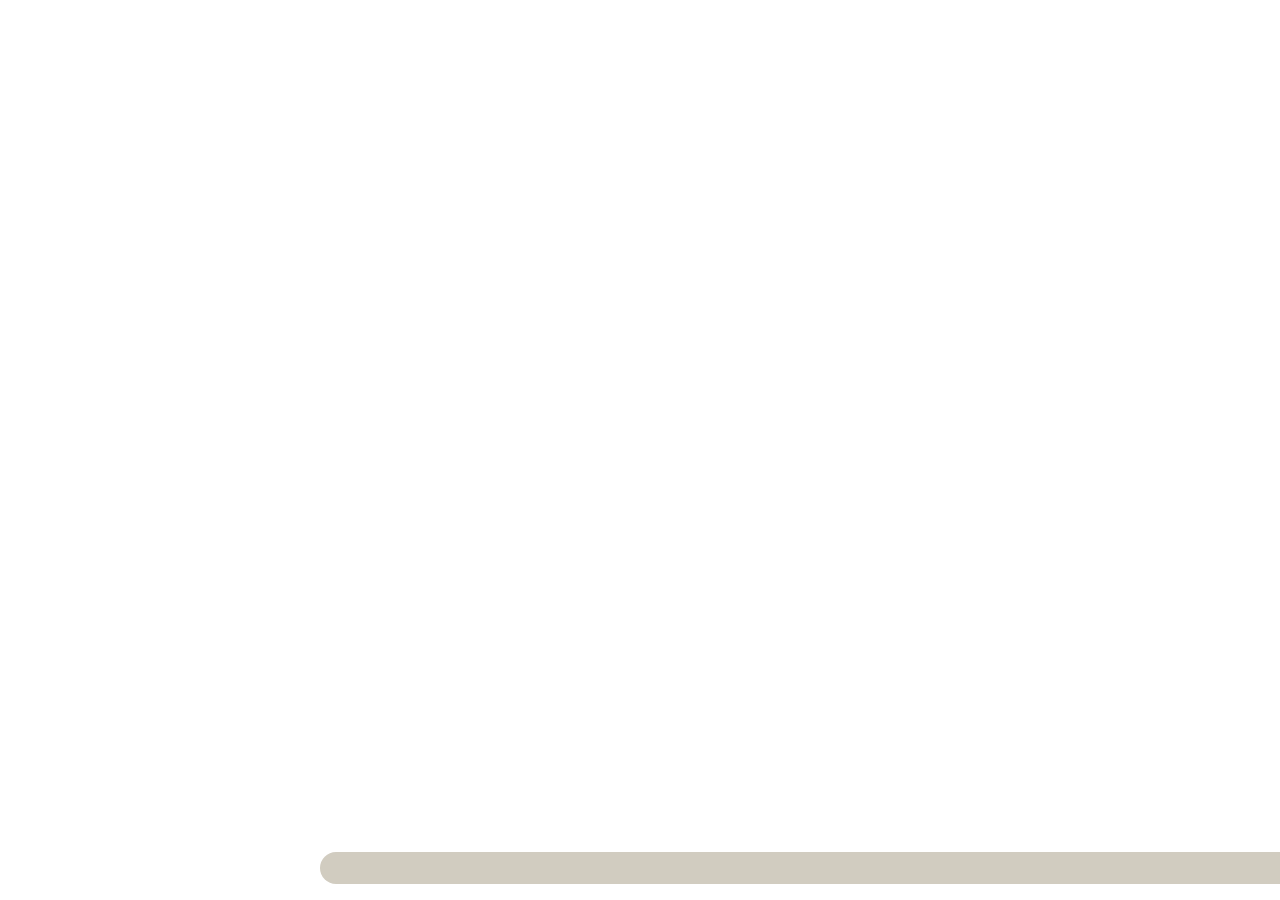
==== task/index.html @ 10693574 "1" ====
<!doctype html>
<html lang="en">
  <head>
    <meta charset="UTF-8" />
    <meta name="viewport" content="width=device-width, initial-scale=1.0" />
    <link rel="stylesheet" href="css/style.css" />
    <title>Document</title>
  </head>
  <body>
    <div class="container">
      <div class="col-l"></div>
      <div class="col-r">
        <ul class="task_list">

        </ul>
      </div>
    </div>

    <script type="module" src="js/app.js"></script>
  </body>
</html>
---- task/css/style.css ----
* {
  box-sizing: border-box;
  padding: 0;
  margin: 0;
}

body {
  min-height: 100dvh;
}

ul,
li,
ol {
  list-style: none;
}
.avatar {
  width: 100px;
  aspect-ratio: 1/1;
  border-radius: 50%;
  object-fit: cover;
}

.container {
  display: grid;
  grid-template-columns: 320px auto;
  height: 100dvh;
  align-items: flex-end;
  padding-bottom: 1rem;
}

.col-r {
  padding: 1rem;
  background: rgba(209, 204, 192, 1);
  max-height: calc(100dvh - 70px);
  overflow-y: scroll;
  border-radius: 1rem 0 0 1rem;
}
.task {
  background-color: rgba(247, 241, 227, 1);
  border-radius: 1rem;
  display: flex;
  flex-direction: column;
  padding: 0.5rem;
  min-height: 200px;
  gap: 0.5rem;
  box-shadow: 0 0 2px 2px rgba(71, 71, 135,0.3);
}
.task_list {
  display: grid;
  grid-template-columns: repeat(auto-fill, minmax(300px, 1fr));
  gap: 0.5rem;
}

.user_avatar {
    display: flex;
    justify-content: center;
  img {
    width: 30%;
    aspect-ratio: 1/1;
    object-fit: cover;
    border-radius: 50%;
  }
}
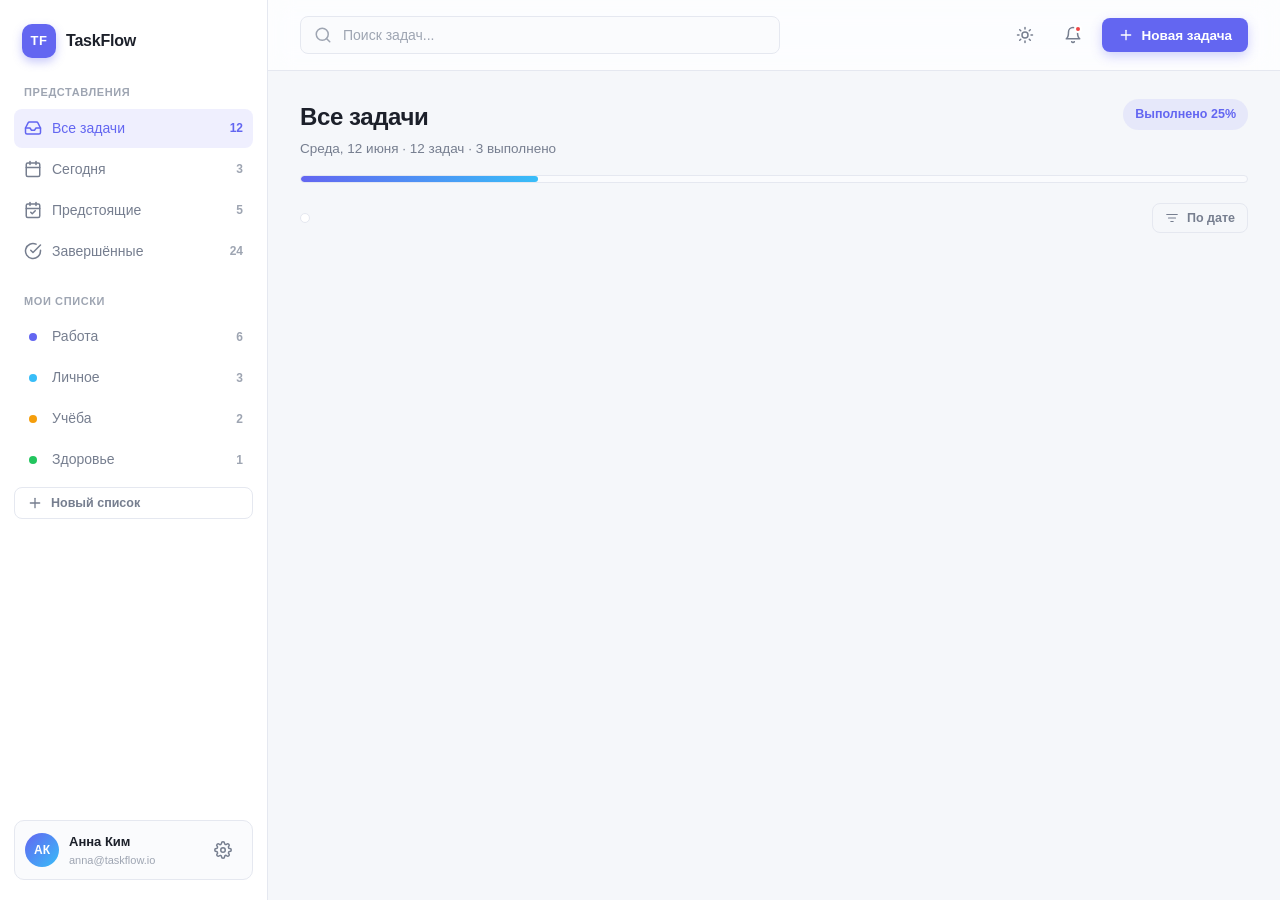
==== commit 1c7883c5: "1" ====
--- a/task/index.html
+++ b/task/index.html
@@ -1,20 +1,327 @@
 <!doctype html>
-<html lang="en">
+<html lang="ru">
   <head>
     <meta charset="UTF-8" />
     <meta name="viewport" content="width=device-width, initial-scale=1.0" />
+    <title>TaskFlow — Все задачи</title>
     <link rel="stylesheet" href="css/style.css" />
-    <title>Document</title>
   </head>
   <body>
-    <div class="container">
-      <div class="col-l"></div>
-      <div class="col-r">
-        <ul class="task_list">
-
-        </ul>
-      </div>
+    <div class="app">
+      <aside class="sidebar">
+        <a href="#" class="logo">
+          <span class="logo__mark">TF</span>
+          <span class="logo__text">TaskFlow</span>
+        </a>
+
+        <nav class="nav">
+          <p class="nav__label">Представления</p>
+
+          <a href="#" class="nav__item nav__item--active">
+            <svg
+              viewBox="0 0 24 24"
+              width="18"
+              height="18"
+              fill="none"
+              stroke="currentColor"
+              stroke-width="2"
+              stroke-linecap="round"
+              stroke-linejoin="round"
+            >
+              <path d="M22 12h-6l-2 3h-4l-2-3H2" />
+              <path
+                d="M5.45 5.11 2 12v6a2 2 0 0 0 2 2h16a2 2 0 0 0 2-2v-6l-3.45-6.89A2 2 0 0 0 16.76 4H7.24a2 2 0 0 0-1.79 1.11z"
+              />
+            </svg>
+            <span>Все задачи</span>
+            <span class="nav__count">12</span>
+          </a>
+
+          <a href="#" class="nav__item">
+            <svg
+              viewBox="0 0 24 24"
+              width="18"
+              height="18"
+              fill="none"
+              stroke="currentColor"
+              stroke-width="2"
+              stroke-linecap="round"
+              stroke-linejoin="round"
+            >
+              <rect x="3" y="4" width="18" height="18" rx="2" />
+              <line x1="16" y1="2" x2="16" y2="6" />
+              <line x1="8" y1="2" x2="8" y2="6" />
+              <line x1="3" y1="10" x2="21" y2="10" />
+            </svg>
+            <span>Сегодня</span>
+            <span class="nav__count">3</span>
+          </a>
+
+          <a href="#" class="nav__item">
+            <svg
+              viewBox="0 0 24 24"
+              width="18"
+              height="18"
+              fill="none"
+              stroke="currentColor"
+              stroke-width="2"
+              stroke-linecap="round"
+              stroke-linejoin="round"
+            >
+              <rect x="3" y="4" width="18" height="18" rx="2" />
+              <line x1="16" y1="2" x2="16" y2="6" />
+              <line x1="8" y1="2" x2="8" y2="6" />
+              <line x1="3" y1="10" x2="21" y2="10" />
+              <polyline points="9 15 11 17 15 13" />
+            </svg>
+            <span>Предстоящие</span>
+            <span class="nav__count">5</span>
+          </a>
+
+          <a href="#" class="nav__item">
+            <svg
+              viewBox="0 0 24 24"
+              width="18"
+              height="18"
+              fill="none"
+              stroke="currentColor"
+              stroke-width="2"
+              stroke-linecap="round"
+              stroke-linejoin="round"
+            >
+              <path d="M22 11.08V12a10 10 0 1 1-5.93-9.14" />
+              <polyline points="22 4 12 14.01 9 11.01" />
+            </svg>
+            <span>Завершённые</span>
+            <span class="nav__count">24</span>
+          </a>
+        </nav>
+
+        <div class="nav nav--lists">
+          <p class="nav__label">Мои списки</p>
+
+          <a href="#" class="nav__item">
+            <span class="dot dot--work"></span><span>Работа</span>
+            <span class="nav__count">6</span>
+          </a>
+          <a href="#" class="nav__item">
+            <span class="dot dot--personal"></span><span>Личное</span>
+            <span class="nav__count">3</span>
+          </a>
+          <a href="#" class="nav__item">
+            <span class="dot dot--study"></span><span>Учёба</span>
+            <span class="nav__count">2</span>
+          </a>
+          <a href="#" class="nav__item">
+            <span class="dot dot--health"></span><span>Здоровье</span>
+            <span class="nav__count">1</span>
+          </a>
+
+          <button class="btn btn--ghost btn--sm nav__add">
+            <svg
+              viewBox="0 0 24 24"
+              width="16"
+              height="16"
+              fill="none"
+              stroke="currentColor"
+              stroke-width="2"
+              stroke-linecap="round"
+              stroke-linejoin="round"
+            >
+              <line x1="12" y1="5" x2="12" y2="19" />
+              <line x1="5" y1="12" x2="19" y2="12" />
+            </svg>
+            Новый список
+          </button>
+        </div>
+
+        <div class="sidebar__user">
+          <div class="avatar">АК</div>
+          <div class="user__info">
+            <p class="user__name">Анна Ким</p>
+            <p class="user__email">anna@taskflow.io</p>
+          </div>
+          <button class="icon-btn" title="Настройки">
+            <svg
+              viewBox="0 0 24 24"
+              width="18"
+              height="18"
+              fill="none"
+              stroke="currentColor"
+              stroke-width="2"
+              stroke-linecap="round"
+              stroke-linejoin="round"
+            >
+              <circle cx="12" cy="12" r="3" />
+              <path
+                d="M19.4 15a1.65 1.65 0 0 0 .33 1.82l.06.06a2 2 0 1 1-2.83 2.83l-.06-.06a1.65 1.65 0 0 0-1.82-.33 1.65 1.65 0 0 0-1 1.51V21a2 2 0 1 1-4 0v-.09A1.65 1.65 0 0 0 9 19.4a1.65 1.65 0 0 0-1.82.33l-.06.06a2 2 0 1 1-2.83-2.83l.06-.06A1.65 1.65 0 0 0 4.6 15a1.65 1.65 0 0 0-1.51-1H3a2 2 0 1 1 0-4h.09A1.65 1.65 0 0 0 4.6 9a1.65 1.65 0 0 0-.33-1.82l-.06-.06a2 2 0 1 1 2.83-2.83l.06.06A1.65 1.65 0 0 0 9 4.6a1.65 1.65 0 0 0 1-1.51V3a2 2 0 1 1 4 0v.09a1.65 1.65 0 0 0 1 1.51 1.65 1.65 0 0 0 1.82-.33l.06-.06a2 2 0 1 1 2.83 2.83l-.06.06A1.65 1.65 0 0 0 19.4 9c.14.61.68 1.05 1.31 1.05H21a2 2 0 1 1 0 4h-.09a1.65 1.65 0 0 0-1.51 1z"
+              />
+            </svg>
+          </button>
+        </div>
+      </aside>
+
+      <main class="main">
+        <header class="topbar">
+          <div class="search">
+            <svg
+              class="search__icon"
+              viewBox="0 0 24 24"
+              width="18"
+              height="18"
+              fill="none"
+              stroke="currentColor"
+              stroke-width="2"
+              stroke-linecap="round"
+              stroke-linejoin="round"
+            >
+              <circle cx="11" cy="11" r="8" />
+              <line x1="21" y1="21" x2="16.65" y2="16.65" />
+            </svg>
+            <input
+              type="text"
+              class="search__input"
+              placeholder="Поиск задач..."
+            />
+          </div>
+
+          <div class="topbar__actions">
+            <button
+              class="icon-btn"
+              id="themeToggle"
+              title="Сменить тему"
+              aria-label="Сменить тему"
+            >
+              <svg
+                class="icon-sun"
+                viewBox="0 0 24 24"
+                width="18"
+                height="18"
+                fill="none"
+                stroke="currentColor"
+                stroke-width="2"
+                stroke-linecap="round"
+                stroke-linejoin="round"
+              >
+                <circle cx="12" cy="12" r="4" />
+                <path
+                  d="M12 2v2M12 20v2M4.93 4.93l1.41 1.41M17.66 17.66l1.41 1.41M2 12h2M20 12h2M4.93 19.07l1.41-1.41M17.66 6.34l1.41-1.41"
+                />
+              </svg>
+              <svg
+                class="icon-moon"
+                viewBox="0 0 24 24"
+                width="18"
+                height="18"
+                fill="none"
+                stroke="currentColor"
+                stroke-width="2"
+                stroke-linecap="round"
+                stroke-linejoin="round"
+              >
+                <path d="M21 12.79A9 9 0 1 1 11.21 3 7 7 0 0 0 21 12.79z" />
+              </svg>
+            </button>
+
+            <button class="icon-btn icon-btn--badge" title="Уведомления">
+              <svg
+                viewBox="0 0 24 24"
+                width="18"
+                height="18"
+                fill="none"
+                stroke="currentColor"
+                stroke-width="2"
+                stroke-linecap="round"
+                stroke-linejoin="round"
+              >
+                <path d="M18 8A6 6 0 0 0 6 8c0 7-3 9-3 9h18s-3-2-3-9" />
+                <path d="M13.73 21a2 2 0 0 1-3.46 0" />
+              </svg>
+              <span class="badge-dot"></span>
+            </button>
+
+            <button class="btn btn--primary">
+              <svg
+                viewBox="0 0 24 24"
+                width="16"
+                height="16"
+                fill="none"
+                stroke="currentColor"
+                stroke-width="2"
+                stroke-linecap="round"
+                stroke-linejoin="round"
+              >
+                <line x1="12" y1="5" x2="12" y2="19" />
+                <line x1="5" y1="12" x2="19" y2="12" />
+              </svg>
+              <span>Новая задача</span>
+            </button>
+          </div>
+        </header>
+
+        <section class="content">
+          <div class="page-header">
+            <div class="page-header__top">
+              <div>
+                <h1 class="page-header__title">Все задачи</h1>
+                <p class="page-header__subtitle">
+                  Среда, 12 июня · 12 задач · 3 выполнено
+                </p>
+              </div>
+              <span class="stat-pill">Выполнено 25%</span>
+            </div>
+            <div class="progress">
+              <div class="progress__bar" style="width: 25%"></div>
+            </div>
+          </div>
+
+          <div class="toolbar">
+<div class="tabs">
+
+</div>
+            <button class="btn btn--ghost btn--sm">
+              <svg
+                viewBox="0 0 24 24"
+                width="14"
+                height="14"
+                fill="none"
+                stroke="currentColor"
+                stroke-width="2"
+                stroke-linecap="round"
+                stroke-linejoin="round"
+              >
+                <path d="M3 6h18M6 12h12M10 18h4" />
+              </svg>
+              По дате
+            </button>
+          </div>
+
+          <ul class="task-list"></ul>
+        </section>
+      </main>
     </div>
+
+    <script>
+      (function () {
+        const root = document.documentElement;
+        const toggle = document.getElementById("themeToggle");
+
+        // Восстанавливаем сохранённую тему при загрузке
+        const saved = localStorage.getItem("theme");
+        if (saved === "dark") root.setAttribute("data-theme", "dark");
+
+        toggle.addEventListener("click", () => {
+          const isDark = root.getAttribute("data-theme") === "dark";
+          if (isDark) {
+            root.removeAttribute("data-theme");
+            localStorage.setItem("theme", "light");
+          } else {
+            root.setAttribute("data-theme", "dark");
+            localStorage.setItem("theme", "dark");
+          }
+        });
+      })();
+    </script>
 
     <script type="module" src="js/app.js"></script>
   </body>
--- a/task/css/style.css
+++ b/task/css/style.css
@@ -1,63 +1,29 @@
-* {
-  box-sizing: border-box;
-  padding: 0;
-  margin: 0;
+@import url('block/var.css');
+@import url('block/reset.css');
+@import url('block/carcase.css');
+@import url('block/topbar.css');
+@import url('block/icon_btn.css');
+@import url('block/content.css');
+@import url('block/task-list.css');
+
+
+
+
+
+/* ============================================================
+   8. АДАПТИВ
+============================================================ */
+@media (max-width: 900px) {
+  .sidebar { display: none; }
+  .content { padding: 24px 20px 48px; }
+  .topbar { padding: 14px 20px; }
 }
 
-body {
-  min-height: 100dvh;
-}
-
-ul,
-li,
-ol {
-  list-style: none;
-}
-.avatar {
-  width: 100px;
-  aspect-ratio: 1/1;
-  border-radius: 50%;
-  object-fit: cover;
-}
-
-.container {
-  display: grid;
-  grid-template-columns: 320px auto;
-  height: 100dvh;
-  align-items: flex-end;
-  padding-bottom: 1rem;
-}
-
-.col-r {
-  padding: 1rem;
-  background: rgba(209, 204, 192, 1);
-  max-height: calc(100dvh - 70px);
-  overflow-y: scroll;
-  border-radius: 1rem 0 0 1rem;
-}
-.task {
-  background-color: rgba(247, 241, 227, 1);
-  border-radius: 1rem;
-  display: flex;
-  flex-direction: column;
-  padding: 0.5rem;
-  min-height: 200px;
-  gap: 0.5rem;
-  box-shadow: 0 0 2px 2px rgba(71, 71, 135,0.3);
-}
-.task_list {
-  display: grid;
-  grid-template-columns: repeat(auto-fill, minmax(300px, 1fr));
-  gap: 0.5rem;
-}
-
-.user_avatar {
-    display: flex;
-    justify-content: center;
-  img {
-    width: 30%;
-    aspect-ratio: 1/1;
-    object-fit: cover;
-    border-radius: 50%;
-  }
-}
+@media (max-width: 600px) {
+  .page-header__top { flex-direction: column; }
+  .task { padding: 14px; }
+  .task__desc { display: none; }
+  .topbar .btn--primary span { display: none; }
+  .topbar .btn--primary { padding: 9px 12px; }
+  .search { max-width: none; }
+}
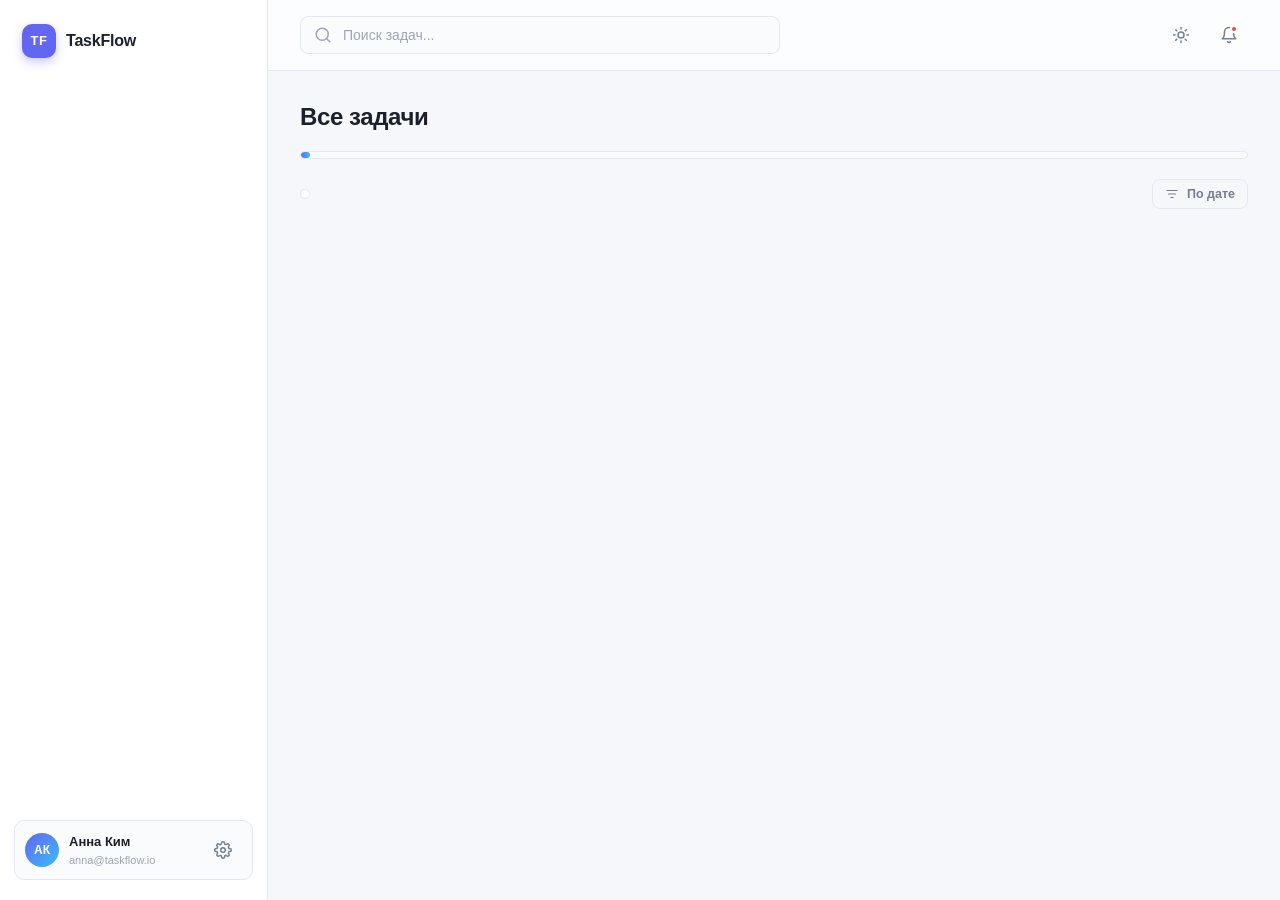
==== commit 2dccf449: "Update index.html" ====
--- a/task/index.html
+++ b/task/index.html
@@ -14,7 +14,7 @@
           <span class="logo__text">TaskFlow</span>
         </a>
 
-        <nav class="nav">
+        <!-- <nav class="nav">
           <p class="nav__label">Представления</p>
 
           <a href="#" class="nav__item nav__item--active">
@@ -95,8 +95,8 @@
             <span>Завершённые</span>
             <span class="nav__count">24</span>
           </a>
-        </nav>
-
+        </nav> -->
+<!-- 
         <div class="nav nav--lists">
           <p class="nav__label">Мои списки</p>
 
@@ -133,7 +133,7 @@
             </svg>
             Новый список
           </button>
-        </div>
+        </div> -->
 
         <div class="sidebar__user">
           <div class="avatar">АК</div>
@@ -240,7 +240,7 @@
               <span class="badge-dot"></span>
             </button>
 
-            <button class="btn btn--primary">
+            <!-- <button class="btn btn--primary">
               <svg
                 viewBox="0 0 24 24"
                 width="16"
@@ -255,7 +255,7 @@
                 <line x1="5" y1="12" x2="19" y2="12" />
               </svg>
               <span>Новая задача</span>
-            </button>
+            </button> -->
           </div>
         </header>
 
@@ -264,14 +264,14 @@
             <div class="page-header__top">
               <div>
                 <h1 class="page-header__title">Все задачи</h1>
-                <p class="page-header__subtitle">
+                <!-- <p class="page-header__subtitle">
                   Среда, 12 июня · 12 задач · 3 выполнено
-                </p>
+                </p> -->
               </div>
-              <span class="stat-pill">Выполнено 25%</span>
+              <!-- <span class="stat-pill">Выполнено 25%</span> -->
             </div>
             <div class="progress">
-              <div class="progress__bar" style="width: 25%"></div>
+              <div class="progress__bar" style="width: 1%"></div>
             </div>
           </div>
 
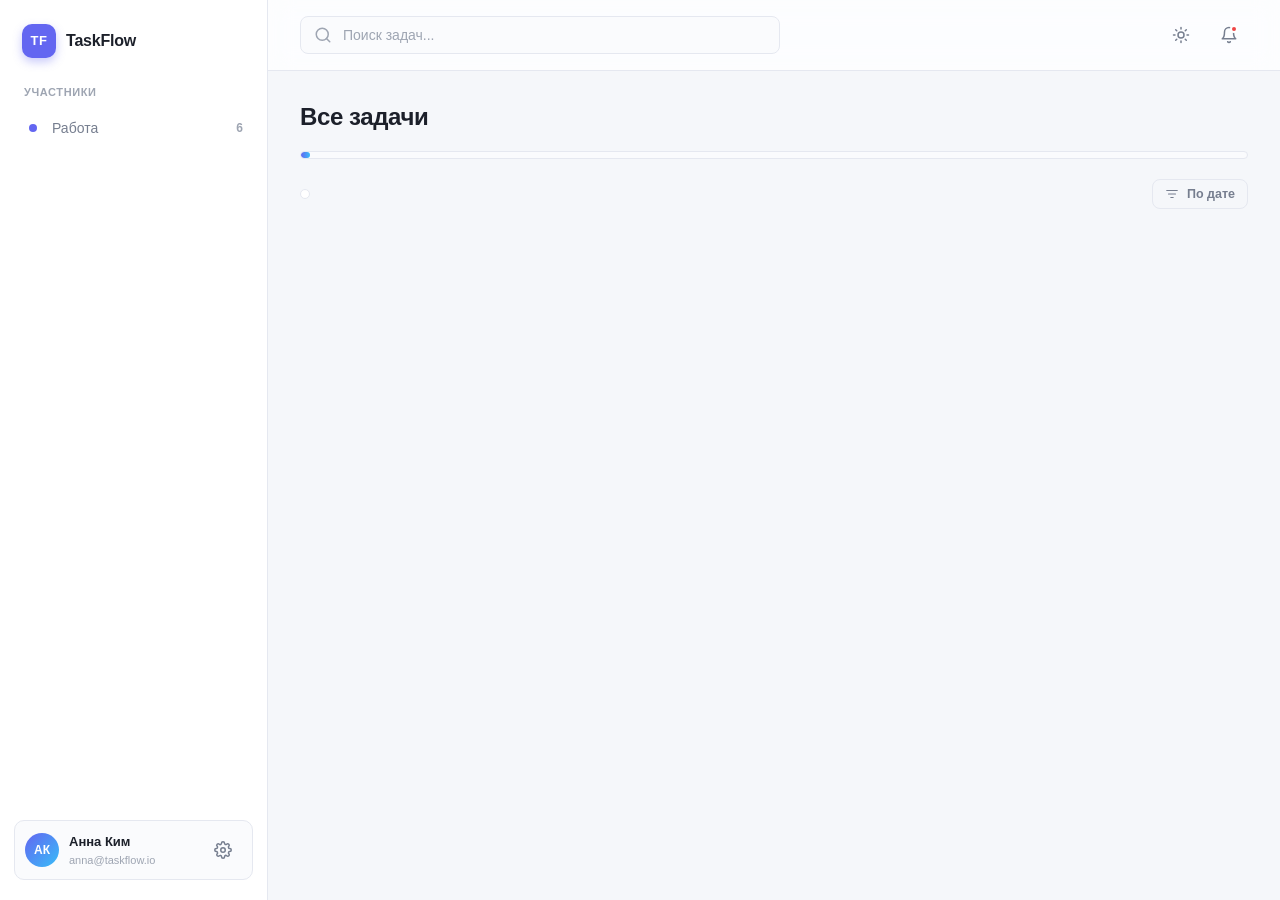
==== commit 8b29932d: "ver 1.0" ====
--- a/task/index.html
+++ b/task/index.html
@@ -1,246 +1,86 @@
 <!doctype html>
 <html lang="ru">
-  <head>
-    <meta charset="UTF-8" />
-    <meta name="viewport" content="width=device-width, initial-scale=1.0" />
-    <title>TaskFlow — Все задачи</title>
-    <link rel="stylesheet" href="css/style.css" />
-  </head>
-  <body>
-    <div class="app">
-      <aside class="sidebar">
-        <a href="#" class="logo">
-          <span class="logo__mark">TF</span>
-          <span class="logo__text">TaskFlow</span>
-        </a>
 
-        <!-- <nav class="nav">
-          <p class="nav__label">Представления</p>
+<head>
+  <meta charset="UTF-8" />
+  <meta name="viewport" content="width=device-width, initial-scale=1.0" />
+  <title>TaskFlow — Все задачи</title>
+  <link rel="stylesheet" href="css/style.css" />
+</head>
 
-          <a href="#" class="nav__item nav__item--active">
-            <svg
-              viewBox="0 0 24 24"
-              width="18"
-              height="18"
-              fill="none"
-              stroke="currentColor"
-              stroke-width="2"
-              stroke-linecap="round"
-              stroke-linejoin="round"
-            >
-              <path d="M22 12h-6l-2 3h-4l-2-3H2" />
-              <path
-                d="M5.45 5.11 2 12v6a2 2 0 0 0 2 2h16a2 2 0 0 0 2-2v-6l-3.45-6.89A2 2 0 0 0 16.76 4H7.24a2 2 0 0 0-1.79 1.11z"
-              />
-            </svg>
-            <span>Все задачи</span>
-            <span class="nav__count">12</span>
-          </a>
+<body>
+  <div class="app">
+    <aside class="sidebar">
+      <a href="#" class="logo">
+        <span class="logo__mark">TF</span>
+        <span class="logo__text">TaskFlow</span>
+      </a>
 
-          <a href="#" class="nav__item">
-            <svg
-              viewBox="0 0 24 24"
-              width="18"
-              height="18"
-              fill="none"
-              stroke="currentColor"
-              stroke-width="2"
-              stroke-linecap="round"
-              stroke-linejoin="round"
-            >
-              <rect x="3" y="4" width="18" height="18" rx="2" />
-              <line x1="16" y1="2" x2="16" y2="6" />
-              <line x1="8" y1="2" x2="8" y2="6" />
-              <line x1="3" y1="10" x2="21" y2="10" />
-            </svg>
-            <span>Сегодня</span>
-            <span class="nav__count">3</span>
-          </a>
-
-          <a href="#" class="nav__item">
-            <svg
-              viewBox="0 0 24 24"
-              width="18"
-              height="18"
-              fill="none"
-              stroke="currentColor"
-              stroke-width="2"
-              stroke-linecap="round"
-              stroke-linejoin="round"
-            >
-              <rect x="3" y="4" width="18" height="18" rx="2" />
-              <line x1="16" y1="2" x2="16" y2="6" />
-              <line x1="8" y1="2" x2="8" y2="6" />
-              <line x1="3" y1="10" x2="21" y2="10" />
-              <polyline points="9 15 11 17 15 13" />
-            </svg>
-            <span>Предстоящие</span>
-            <span class="nav__count">5</span>
-          </a>
-
-          <a href="#" class="nav__item">
-            <svg
-              viewBox="0 0 24 24"
-              width="18"
-              height="18"
-              fill="none"
-              stroke="currentColor"
-              stroke-width="2"
-              stroke-linecap="round"
-              stroke-linejoin="round"
-            >
-              <path d="M22 11.08V12a10 10 0 1 1-5.93-9.14" />
-              <polyline points="22 4 12 14.01 9 11.01" />
-            </svg>
-            <span>Завершённые</span>
-            <span class="nav__count">24</span>
-          </a>
-        </nav> -->
-<!-- 
+      
         <div class="nav nav--lists">
-          <p class="nav__label">Мои списки</p>
+          <p class="nav__label">Участники</p>
 
           <a href="#" class="nav__item">
             <span class="dot dot--work"></span><span>Работа</span>
             <span class="nav__count">6</span>
           </a>
-          <a href="#" class="nav__item">
-            <span class="dot dot--personal"></span><span>Личное</span>
-            <span class="nav__count">3</span>
-          </a>
-          <a href="#" class="nav__item">
-            <span class="dot dot--study"></span><span>Учёба</span>
-            <span class="nav__count">2</span>
-          </a>
-          <a href="#" class="nav__item">
-            <span class="dot dot--health"></span><span>Здоровье</span>
-            <span class="nav__count">1</span>
-          </a>
 
-          <button class="btn btn--ghost btn--sm nav__add">
-            <svg
-              viewBox="0 0 24 24"
-              width="16"
-              height="16"
-              fill="none"
-              stroke="currentColor"
-              stroke-width="2"
-              stroke-linecap="round"
-              stroke-linejoin="round"
-            >
-              <line x1="12" y1="5" x2="12" y2="19" />
-              <line x1="5" y1="12" x2="19" y2="12" />
+
+
+        </div>
+
+      <div class="sidebar__user">
+        <div class="avatar">АК</div>
+        <div class="user__info">
+          <p class="user__name">Анна Ким</p>
+          <p class="user__email">anna@taskflow.io</p>
+        </div>
+        <button class="icon-btn" title="Настройки">
+          <svg viewBox="0 0 24 24" width="18" height="18" fill="none" stroke="currentColor" stroke-width="2"
+            stroke-linecap="round" stroke-linejoin="round">
+            <circle cx="12" cy="12" r="3" />
+            <path
+              d="M19.4 15a1.65 1.65 0 0 0 .33 1.82l.06.06a2 2 0 1 1-2.83 2.83l-.06-.06a1.65 1.65 0 0 0-1.82-.33 1.65 1.65 0 0 0-1 1.51V21a2 2 0 1 1-4 0v-.09A1.65 1.65 0 0 0 9 19.4a1.65 1.65 0 0 0-1.82.33l-.06.06a2 2 0 1 1-2.83-2.83l.06-.06A1.65 1.65 0 0 0 4.6 15a1.65 1.65 0 0 0-1.51-1H3a2 2 0 1 1 0-4h.09A1.65 1.65 0 0 0 4.6 9a1.65 1.65 0 0 0-.33-1.82l-.06-.06a2 2 0 1 1 2.83-2.83l.06.06A1.65 1.65 0 0 0 9 4.6a1.65 1.65 0 0 0 1-1.51V3a2 2 0 1 1 4 0v.09a1.65 1.65 0 0 0 1 1.51 1.65 1.65 0 0 0 1.82-.33l.06-.06a2 2 0 1 1 2.83 2.83l-.06.06A1.65 1.65 0 0 0 19.4 9c.14.61.68 1.05 1.31 1.05H21a2 2 0 1 1 0 4h-.09a1.65 1.65 0 0 0-1.51 1z" />
+          </svg>
+        </button>
+      </div>
+    </aside>
+
+    <main class="main">
+      <header class="topbar">
+        <div class="search">
+          <svg class="search__icon" viewBox="0 0 24 24" width="18" height="18" fill="none" stroke="currentColor"
+            stroke-width="2" stroke-linecap="round" stroke-linejoin="round">
+            <circle cx="11" cy="11" r="8" />
+            <line x1="21" y1="21" x2="16.65" y2="16.65" />
+          </svg>
+          <input type="text" class="search__input" placeholder="Поиск задач..." />
+        </div>
+
+        <div class="topbar__actions">
+          <button class="icon-btn" id="themeToggle" title="Сменить тему" aria-label="Сменить тему">
+            <svg class="icon-sun" viewBox="0 0 24 24" width="18" height="18" fill="none" stroke="currentColor"
+              stroke-width="2" stroke-linecap="round" stroke-linejoin="round">
+              <circle cx="12" cy="12" r="4" />
+              <path
+                d="M12 2v2M12 20v2M4.93 4.93l1.41 1.41M17.66 17.66l1.41 1.41M2 12h2M20 12h2M4.93 19.07l1.41-1.41M17.66 6.34l1.41-1.41" />
             </svg>
-            Новый список
-          </button>
-        </div> -->
-
-        <div class="sidebar__user">
-          <div class="avatar">АК</div>
-          <div class="user__info">
-            <p class="user__name">Анна Ким</p>
-            <p class="user__email">anna@taskflow.io</p>
-          </div>
-          <button class="icon-btn" title="Настройки">
-            <svg
-              viewBox="0 0 24 24"
-              width="18"
-              height="18"
-              fill="none"
-              stroke="currentColor"
-              stroke-width="2"
-              stroke-linecap="round"
-              stroke-linejoin="round"
-            >
-              <circle cx="12" cy="12" r="3" />
-              <path
-                d="M19.4 15a1.65 1.65 0 0 0 .33 1.82l.06.06a2 2 0 1 1-2.83 2.83l-.06-.06a1.65 1.65 0 0 0-1.82-.33 1.65 1.65 0 0 0-1 1.51V21a2 2 0 1 1-4 0v-.09A1.65 1.65 0 0 0 9 19.4a1.65 1.65 0 0 0-1.82.33l-.06.06a2 2 0 1 1-2.83-2.83l.06-.06A1.65 1.65 0 0 0 4.6 15a1.65 1.65 0 0 0-1.51-1H3a2 2 0 1 1 0-4h.09A1.65 1.65 0 0 0 4.6 9a1.65 1.65 0 0 0-.33-1.82l-.06-.06a2 2 0 1 1 2.83-2.83l.06.06A1.65 1.65 0 0 0 9 4.6a1.65 1.65 0 0 0 1-1.51V3a2 2 0 1 1 4 0v.09a1.65 1.65 0 0 0 1 1.51 1.65 1.65 0 0 0 1.82-.33l.06-.06a2 2 0 1 1 2.83 2.83l-.06.06A1.65 1.65 0 0 0 19.4 9c.14.61.68 1.05 1.31 1.05H21a2 2 0 1 1 0 4h-.09a1.65 1.65 0 0 0-1.51 1z"
-              />
+            <svg class="icon-moon" viewBox="0 0 24 24" width="18" height="18" fill="none" stroke="currentColor"
+              stroke-width="2" stroke-linecap="round" stroke-linejoin="round">
+              <path d="M21 12.79A9 9 0 1 1 11.21 3 7 7 0 0 0 21 12.79z" />
             </svg>
           </button>
-        </div>
-      </aside>
 
-      <main class="main">
-        <header class="topbar">
-          <div class="search">
-            <svg
-              class="search__icon"
-              viewBox="0 0 24 24"
-              width="18"
-              height="18"
-              fill="none"
-              stroke="currentColor"
-              stroke-width="2"
-              stroke-linecap="round"
-              stroke-linejoin="round"
-            >
-              <circle cx="11" cy="11" r="8" />
-              <line x1="21" y1="21" x2="16.65" y2="16.65" />
+          <button class="icon-btn icon-btn--badge" title="Уведомления">
+            <svg viewBox="0 0 24 24" width="18" height="18" fill="none" stroke="currentColor" stroke-width="2"
+              stroke-linecap="round" stroke-linejoin="round">
+              <path d="M18 8A6 6 0 0 0 6 8c0 7-3 9-3 9h18s-3-2-3-9" />
+              <path d="M13.73 21a2 2 0 0 1-3.46 0" />
             </svg>
-            <input
-              type="text"
-              class="search__input"
-              placeholder="Поиск задач..."
-            />
-          </div>
+            <span class="badge-dot"></span>
+          </button>
 
-          <div class="topbar__actions">
-            <button
-              class="icon-btn"
-              id="themeToggle"
-              title="Сменить тему"
-              aria-label="Сменить тему"
-            >
-              <svg
-                class="icon-sun"
-                viewBox="0 0 24 24"
-                width="18"
-                height="18"
-                fill="none"
-                stroke="currentColor"
-                stroke-width="2"
-                stroke-linecap="round"
-                stroke-linejoin="round"
-              >
-                <circle cx="12" cy="12" r="4" />
-                <path
-                  d="M12 2v2M12 20v2M4.93 4.93l1.41 1.41M17.66 17.66l1.41 1.41M2 12h2M20 12h2M4.93 19.07l1.41-1.41M17.66 6.34l1.41-1.41"
-                />
-              </svg>
-              <svg
-                class="icon-moon"
-                viewBox="0 0 24 24"
-                width="18"
-                height="18"
-                fill="none"
-                stroke="currentColor"
-                stroke-width="2"
-                stroke-linecap="round"
-                stroke-linejoin="round"
-              >
-                <path d="M21 12.79A9 9 0 1 1 11.21 3 7 7 0 0 0 21 12.79z" />
-              </svg>
-            </button>
-
-            <button class="icon-btn icon-btn--badge" title="Уведомления">
-              <svg
-                viewBox="0 0 24 24"
-                width="18"
-                height="18"
-                fill="none"
-                stroke="currentColor"
-                stroke-width="2"
-                stroke-linecap="round"
-                stroke-linejoin="round"
-              >
-                <path d="M18 8A6 6 0 0 0 6 8c0 7-3 9-3 9h18s-3-2-3-9" />
-                <path d="M13.73 21a2 2 0 0 1-3.46 0" />
-              </svg>
-              <span class="badge-dot"></span>
-            </button>
-
-            <!-- <button class="btn btn--primary">
+          <!-- <button class="btn btn--primary">
               <svg
                 viewBox="0 0 24 24"
                 width="16"
@@ -256,73 +96,64 @@
               </svg>
               <span>Новая задача</span>
             </button> -->
-          </div>
-        </header>
+        </div>
+      </header>
 
-        <section class="content">
-          <div class="page-header">
-            <div class="page-header__top">
-              <div>
-                <h1 class="page-header__title">Все задачи</h1>
-                <!-- <p class="page-header__subtitle">
+      <section class="content">
+        <div class="page-header">
+          <div class="page-header__top">
+            <div>
+              <h1 class="page-header__title">Все задачи</h1>
+              <!-- <p class="page-header__subtitle">
                   Среда, 12 июня · 12 задач · 3 выполнено
                 </p> -->
-              </div>
-              <!-- <span class="stat-pill">Выполнено 25%</span> -->
             </div>
-            <div class="progress">
-              <div class="progress__bar" style="width: 1%"></div>
-            </div>
+            <!-- <span class="stat-pill">Выполнено 25%</span> -->
           </div>
+          <div class="progress">
+            <div class="progress__bar" style="width: 1%"></div>
+          </div>
+        </div>
 
-          <div class="toolbar">
-<div class="tabs">
+        <div class="toolbar">
+          <div class="tabs"></div>
+          <button class="btn btn--ghost btn--sm">
+            <svg viewBox="0 0 24 24" width="14" height="14" fill="none" stroke="currentColor" stroke-width="2"
+              stroke-linecap="round" stroke-linejoin="round">
+              <path d="M3 6h18M6 12h12M10 18h4" />
+            </svg>
+            По дате
+          </button>
+        </div>
 
-</div>
-            <button class="btn btn--ghost btn--sm">
-              <svg
-                viewBox="0 0 24 24"
-                width="14"
-                height="14"
-                fill="none"
-                stroke="currentColor"
-                stroke-width="2"
-                stroke-linecap="round"
-                stroke-linejoin="round"
-              >
-                <path d="M3 6h18M6 12h12M10 18h4" />
-              </svg>
-              По дате
-            </button>
-          </div>
+        <ul class="task-list"></ul>
+      </section>
+    </main>
+  </div>
 
-          <ul class="task-list"></ul>
-        </section>
-      </main>
-    </div>
+  <script>
+    (function () {
+      const root = document.documentElement;
+      const toggle = document.getElementById("themeToggle");
 
-    <script>
-      (function () {
-        const root = document.documentElement;
-        const toggle = document.getElementById("themeToggle");
+      // Восстанавливаем сохранённую тему при загрузке
+      const saved = localStorage.getItem("theme");
+      if (saved === "dark") root.setAttribute("data-theme", "dark");
 
-        // Восстанавливаем сохранённую тему при загрузке
-        const saved = localStorage.getItem("theme");
-        if (saved === "dark") root.setAttribute("data-theme", "dark");
+      toggle.addEventListener("click", () => {
+        const isDark = root.getAttribute("data-theme") === "dark";
+        if (isDark) {
+          root.removeAttribute("data-theme");
+          localStorage.setItem("theme", "light");
+        } else {
+          root.setAttribute("data-theme", "dark");
+          localStorage.setItem("theme", "dark");
+        }
+      });
+    })();
+  </script>
 
-        toggle.addEventListener("click", () => {
-          const isDark = root.getAttribute("data-theme") === "dark";
-          if (isDark) {
-            root.removeAttribute("data-theme");
-            localStorage.setItem("theme", "light");
-          } else {
-            root.setAttribute("data-theme", "dark");
-            localStorage.setItem("theme", "dark");
-          }
-        });
-      })();
-    </script>
+  <script type="module" src="js/app.js"></script>
+</body>
 
-    <script type="module" src="js/app.js"></script>
-  </body>
-</html>
+</html>
--- a/task/css/style.css
+++ b/task/css/style.css
@@ -1,29 +1,59 @@
-@import url('block/var.css');
-@import url('block/reset.css');
-@import url('block/carcase.css');
-@import url('block/topbar.css');
-@import url('block/icon_btn.css');
-@import url('block/content.css');
-@import url('block/task-list.css');
-
-
-
-
+@import url("block/var.css");
+@import url("block/reset.css");
+@import url("block/carcase.css");
+@import url("block/topbar.css");
+@import url("block/icon_btn.css");
+@import url("block/content.css");
+@import url("block/task-list.css");
 
 /* ============================================================
    8. АДАПТИВ
 ============================================================ */
 @media (max-width: 900px) {
-  .sidebar { display: none; }
-  .content { padding: 24px 20px 48px; }
-  .topbar { padding: 14px 20px; }
+  .sidebar {
+    display: none;
+  }
+  .content {
+    padding: 24px 20px 48px;
+  }
+  .topbar {
+    padding: 14px 20px;
+  }
 }
 
 @media (max-width: 600px) {
-  .page-header__top { flex-direction: column; }
-  .task { padding: 14px; }
-  .task__desc { display: none; }
-  .topbar .btn--primary span { display: none; }
-  .topbar .btn--primary { padding: 9px 12px; }
-  .search { max-width: none; }
-}+  .page-header__top {
+    flex-direction: column;
+  }
+  .task {
+    padding: 14px;
+  }
+  .task__desc {
+    display: none;
+  }
+  .topbar .btn--primary span {
+    display: none;
+  }
+  .topbar .btn--primary {
+    padding: 9px 12px;
+  }
+  .search {
+    max-width: none;
+  }
+  .task-list {
+    grid-template-columns: 1fr;
+  }
+  .toolbar {
+    position: sticky;
+    top: 70px;
+    z-index: 999;
+    
+  }
+  .tabs {
+    position: sticky;
+    top: 70px;background: #fff;
+  }
+  .btn--sm {
+    display: none;
+  }
+}
